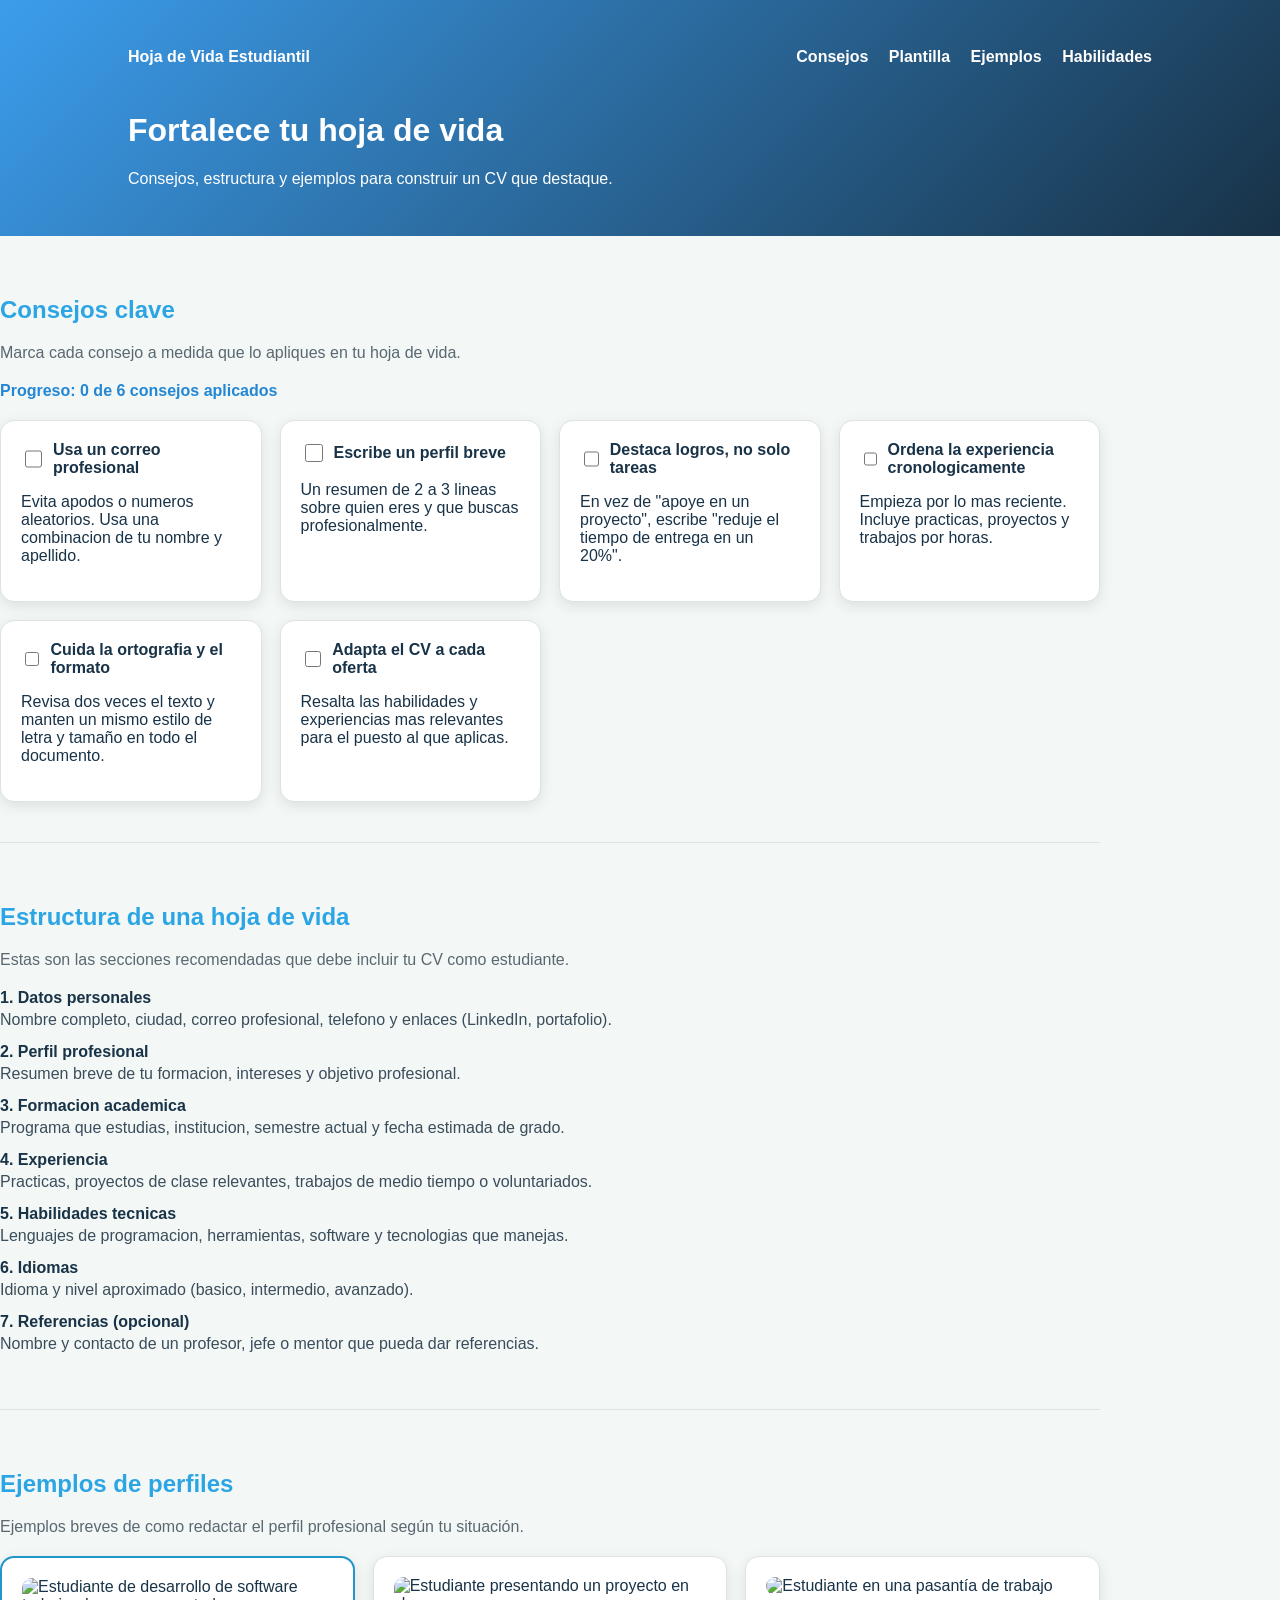
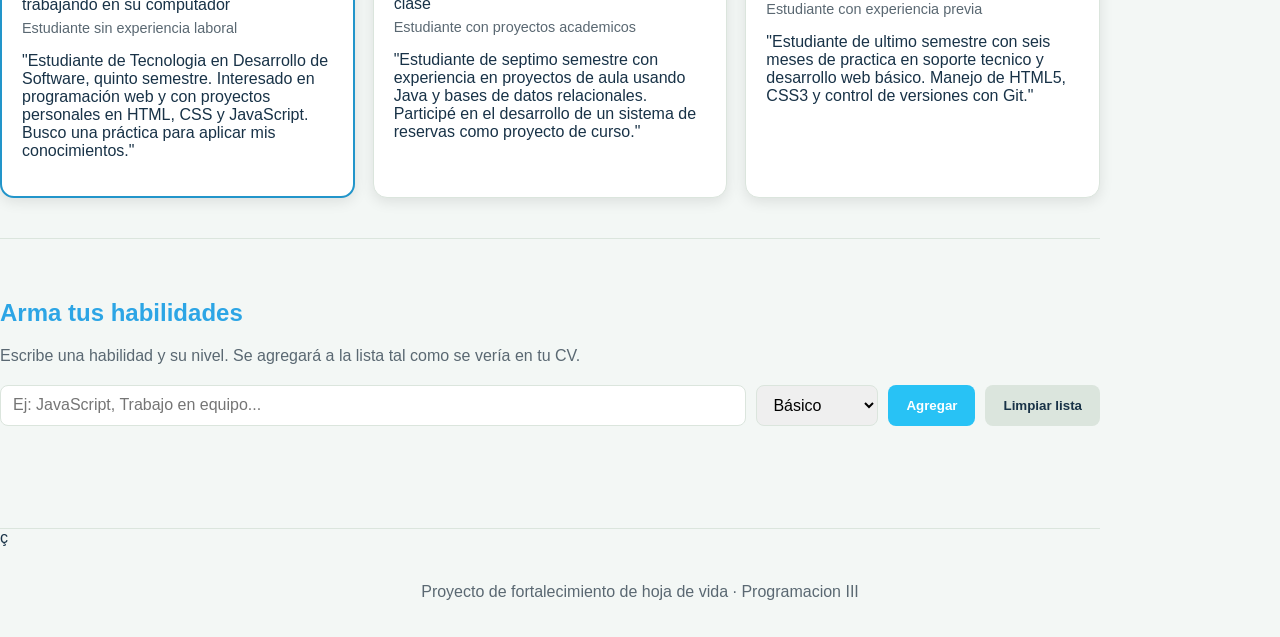
==== hoja-de-vida-web/target/hoja-de-vida-web/WEB-INF/index.html @ 9026529e "correcion semana 7" ====
<!DOCTYPE html>
<html lang="es">
<head>
  <meta charset="UTF-8">
  <meta name="viewport" content="width=device-width, initial-scale=1.0">
  <title>Fortalece tu Hoja de Vida</title>

 
  <link rel="stylesheet" href="styles.css">

  
  <script src="app.js" defer></script>
</head>
<body>


  <header class="hero">
    <nav class="menu">
      <strong>Hoja de Vida Estudiantil</strong>
      <ul> 
         <div class="menu-links">
       
         <a href="#consejos">Consejos</a>
         <a href="#plantilla">Plantilla</a>
         <a href="#ejemplos">Ejemplos</a>
         <a href="#habilidades">Habilidades</a>
        
         </div>
    </ul>
    </nav>
    <h1>Fortalece tu hoja de vida</h1>
    <p>Consejos, estructura y ejemplos para construir un CV que destaque.</p>
  </header>

  <main>


    <section id="consejos">
      <h2>Consejos clave</h2>
      <p class="descripcion">Marca cada consejo a medida que lo apliques en tu hoja de vida.</p>

      
      <p id="progreso">Progreso: 0 de 6 consejos aplicados</p>

      <div class="grid">
       
        <article class="card">
          <label>
            <input type="checkbox" class="consejo-check">
            <strong>Usa un correo profesional</strong>
          </label>
          <p>Evita apodos o numeros aleatorios. Usa una combinacion de tu nombre y apellido.</p>
        </article>

        <article class="card">
          <label>
            <input type="checkbox" class="consejo-check">
            <strong>Escribe un perfil breve</strong>
          </label>
          <p>Un resumen de 2 a 3 lineas sobre quien eres y que buscas profesionalmente.</p>
        </article>

        <article class="card">
          <label>
            <input type="checkbox" class="consejo-check">
            <strong>Destaca logros, no solo tareas</strong>
          </label>
          <p>En vez de "apoye en un proyecto", escribe "reduje el tiempo de entrega en un 20%".</p>
        </article>

        <article class="card">
          <label>
            <input type="checkbox" class="consejo-check">
            <strong>Ordena la experiencia cronologicamente</strong>
          </label>
          <p>Empieza por lo mas reciente. Incluye practicas, proyectos y trabajos por horas.</p>
        </article>

        <article class="card">
          <label>
            <input type="checkbox" class="consejo-check">
            <strong>Cuida la ortografia y el formato</strong>
          </label>
          <p>Revisa dos veces el texto y manten un mismo estilo de letra y tamaño en todo el documento.</p>
        </article>

        <article class="card">
          <label>
            <input type="checkbox" class="consejo-check">
            <strong>Adapta el CV a cada oferta</strong>
          </label>
          <p>Resalta las habilidades y experiencias mas relevantes para el puesto al que aplicas.</p>
        </article>
      </div>
    </section>


    <section id="plantilla">
      <h2>Estructura de una hoja de vida</h2>
      <p class="descripcion">Estas son las secciones recomendadas que debe incluir tu CV como estudiante.</p>


      <dl class="plantilla-lista">
        <dt>1. Datos personales</dt>
        <dd>Nombre completo, ciudad, correo profesional, telefono y enlaces (LinkedIn, portafolio).</dd>

        <dt>2. Perfil profesional</dt>
        <dd>Resumen breve de tu formacion, intereses y objetivo profesional.</dd>

        <dt>3. Formacion academica</dt>
        <dd>Programa que estudias, institucion, semestre actual y fecha estimada de grado.</dd>

        <dt>4. Experiencia</dt>
        <dd>Practicas, proyectos de clase relevantes, trabajos de medio tiempo o voluntariados.</dd>

        <dt>5. Habilidades tecnicas</dt>
        <dd>Lenguajes de programacion, herramientas, software y tecnologias que manejas.</dd>

        <dt>6. Idiomas</dt>
        <dd>Idioma y nivel aproximado (basico, intermedio, avanzado).</dd>

        <dt>7. Referencias (opcional)</dt>
        <dd>Nombre y contacto de un profesor, jefe o mentor que pueda dar referencias.</dd>
      </dl>
    </section>


    <section id="ejemplos">
      <h2>Ejemplos de perfiles</h2>
      <p class="descripcion">Ejemplos breves de como redactar el perfil profesional según tu situación.</p>

      <div class="grid">

        <article class="card destacado">
          <figure>
            <img src="https://tse2.mm.bing.net/th/id/OIP.OytySGYU_gq_v_1-Wx9y0QHaF0?r=0&rs=1&pid=ImgDetMain&o=7&rm=3" alt="Estudiante de desarrollo de software trabajando en su computador">
            <figcaption>Estudiante sin experiencia laboral</figcaption>
          </figure>
          <p>"Estudiante de Tecnologia en Desarrollo de Software, quinto semestre. Interesado en programación web y con proyectos personales en HTML, CSS y JavaScript. Busco una práctica para aplicar mis conocimientos."</p>
        </article>

        <article class="card">
          <figure>
            <img src="https://tse4.mm.bing.net/th/id/OIP.USAOR3KXi0xU31yHPQ1BXwHaE7?r=0&rs=1&pid=ImgDetMain&o=7&rm=3" alt="Estudiante presentando un proyecto en clase">
            <figcaption>Estudiante con proyectos academicos</figcaption>
          </figure>
          <p>"Estudiante de septimo semestre con experiencia en proyectos de aula usando Java y bases de datos relacionales. Participé en el desarrollo de un sistema de reservas como proyecto de curso."</p>
        </article>

        <article class="card">
          <figure>
            <img src="https://tse1.mm.bing.net/th/id/OIP.0dgi146tuD93miBbh-3p1AHaE8?r=0&rs=1&pid=ImgDetMain&o=7&rm=3" alt="Estudiante en una pasantía de trabajo">
            <figcaption>Estudiante con experiencia previa</figcaption>
          </figure>
          <p>"Estudiante de ultimo semestre con seis meses de practica en soporte tecnico y desarrollo web básico. Manejo de HTML5, CSS3 y control de versiones con Git."</p>
        </article>
      </div>
    </section>
 
    <section id="habilidades">
      <h2>Arma tus habilidades</h2>
      <p class="descripcion">Escribe una habilidad y su nivel. Se agregará a la lista tal como se vería en tu CV.</p>

      <div class="formulario-habilidad">
        <input id="nombreHabilidad" type="text" placeholder="Ej: JavaScript, Trabajo en equipo...">
        <select id="nivelHabilidad">
          <option value="Básico">Básico</option>
          <option value="Intermedio">Intermedio</option>
          <option value="Avanzado">Avanzado</option>
        </select>
        <button id="agregarHabilidad" class="btn-agregar">Agregar</button>
        <button id="limpiarHabilidades" class="btn-limpiar">Limpiar lista</button>
      </div>

      <p id="mensajeHabilidad" class="mensaje-error"></p>

      <ul id="listaHabilidades" class="lista-habilidades"></ul>
    </section>
  </main>

ç
  <footer>
    <p>Proyecto de fortalecimiento de hoja de vida · Programacion III</p>
  </footer>

</body>
</html>
---- hoja-de-vida-web/target/hoja-de-vida-web/WEB-INF/styles.css ----
* { box-sizing: border-box; }


body {
  margin: 0;
  font-family: Arial, sans-serif;
  background: #f3f7f5;
  color: #183247;
}


.hero {
  background: linear-gradient(135deg, #3c9dec, #183247); 
  color: white;
  padding: 32px 10%;
}


.menu {
  display: flex;
  justify-content: space-between;
  align-items: center;
  flex-wrap: wrap; 
  gap: 10px;
  margin-bottom: 30px;
}

.menu-links a {
  color: white;
  text-decoration: none;
  font-weight: bold;
  margin-left: 16px;
}

.menu-links a:hover {
  text-decoration: underline; 
}


main {
  width: min(1100px, 92%); 
}

section {
  padding: 40px 0;
  border-bottom: 1px solid #dbe5dd; 
}

section h2 {
  color: #2ca5e5;
}

.descripcion {
  color: #5a6872;
  margin-bottom: 20px;
}


.grid {
  display: grid;
  grid-template-columns: repeat(auto-fit, minmax(240px, 1fr));
  gap: 18px;
}


.card {
  background: white;
  border: 1px solid #dbe5dd;
  border-radius: 14px;
  padding: 20px;
  box-shadow: 0 4px 14px #00000018; 
}


.card label {
  display: flex;
  align-items: center;
  gap: 8px;
  cursor: pointer; 
  margin-bottom: 8px;
}

.card input[type="checkbox"] {
  width: 18px;
  height: 18px;
  accent-color: #3083e9; 
}

.destacado {
  border: 2px solid #2295ca;
}

.card figure {
  margin: 0 0 12px 0;
}

.card img {
  width: 100%;
  border-radius: 10px;
}

.card figcaption {
  font-size: 0.9em;
  color: #5a6872;
  margin-top: 6px;
}


#progreso {
  font-weight: bold;
  color: #2387d4;
  margin-bottom: 20px;
}


.plantilla-lista dt {
  font-weight: bold;
  color: #183247;
  margin-top: 14px;
}

.plantilla-lista dd {
  margin: 4px 0 0 0;
  color: #3a4d5c;
}


footer {
  text-align: center;
  padding: 20px;
  color: #5a6872;
}

/* Actualizacion */
.formulario-habilidad {
  display: flex;
  flex-wrap: wrap;
  gap: 10px;
  margin-bottom: 10px;
}

.formulario-habilidad input,
.formulario-habilidad select {
  padding: 10px 12px;
  border: 1px solid #dbe5dd;
  border-radius: 8px;
  font-size: 1rem;
}

.formulario-habilidad input {
  flex: 1;
  min-width: 200px;
}

.btn-agregar,
.btn-limpiar {
  padding: 10px 18px;
  border: none;
  border-radius: 8px;
  font-weight: bold;
  cursor: pointer;
}

.btn-agregar {
  background: #28c2f5;
  color: white;
}

.btn-limpiar {
  background: #dbe5dd;
  color: #183247;
}

.mensaje-error {
  color: #c0392b;
  min-height: 20px;
  margin: 4px 0 10px 0;
  font-size: 0.9rem;
}

.lista-habilidades {
  list-style: none;
  padding: 0;
  display: flex;
  flex-direction: column;
  gap: 10px;
}

.lista-habilidades li {
  background: white;
  border: 2px solid rgb(46, 190, 242);
  border-radius: 10px;
  padding: 12px 16px;
  display: flex;
  justify-content: space-between;
  align-items: center;
}

.lista-habilidades .quitar {
  background: none;
  border: none;
  color: #c0392b;
  font-weight: bold;
  cursor: pointer;
  font-size: 1rem;
}
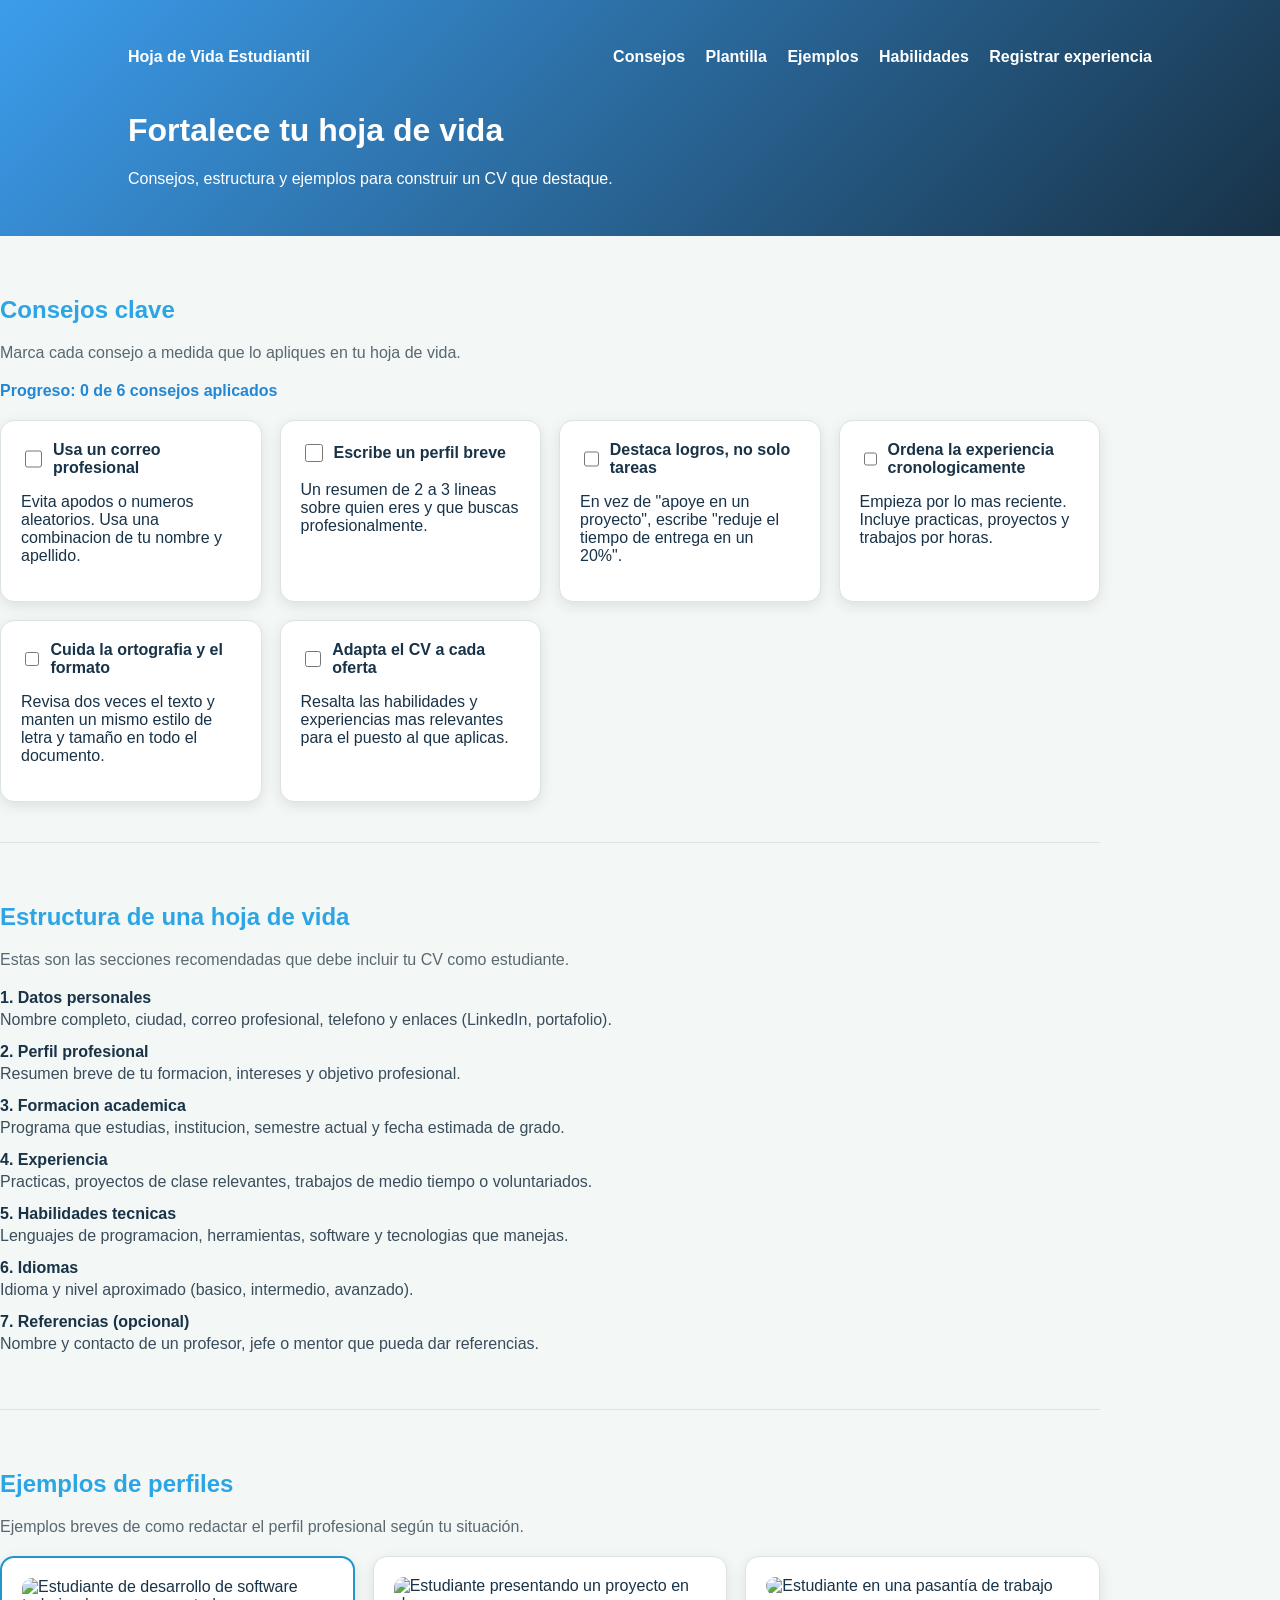
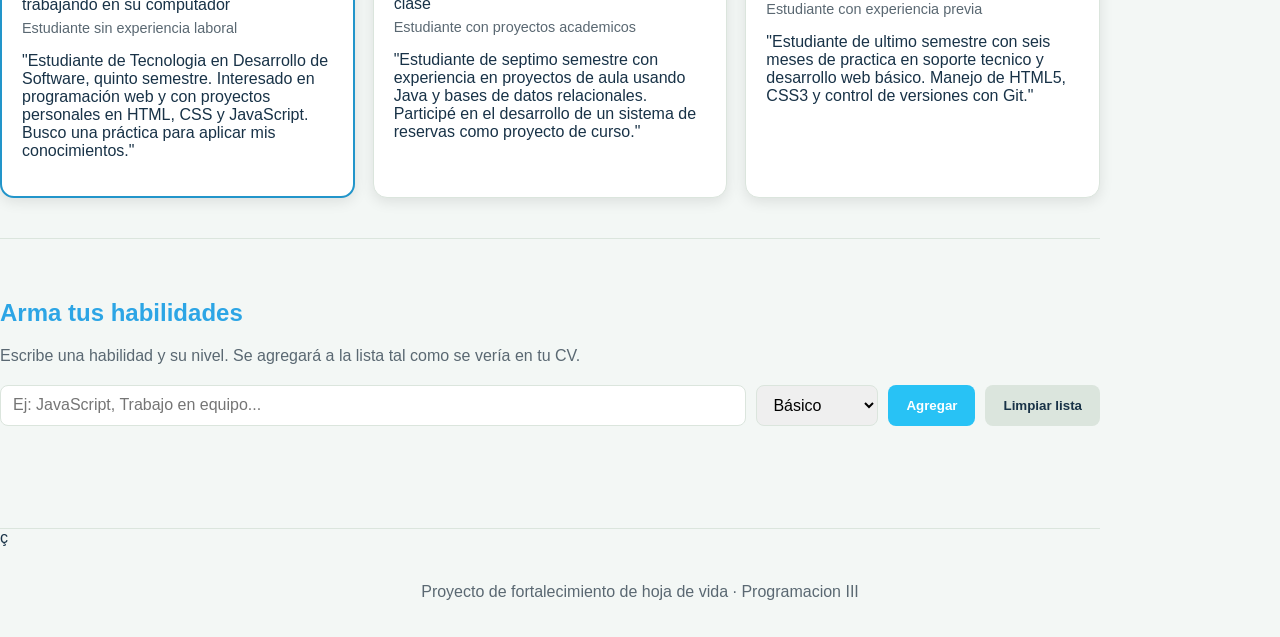
==== commit 50bd5470: "semana 8" ====
--- a/hoja-de-vida-web/target/hoja-de-vida-web/WEB-INF/index.html
+++ b/hoja-de-vida-web/target/hoja-de-vida-web/WEB-INF/index.html
@@ -24,6 +24,7 @@
          <a href="#plantilla">Plantilla</a>
          <a href="#ejemplos">Ejemplos</a>
          <a href="#habilidades">Habilidades</a>
+         <a href="experiencia.html">Registrar experiencia</a>
         
          </div>
     </ul>
